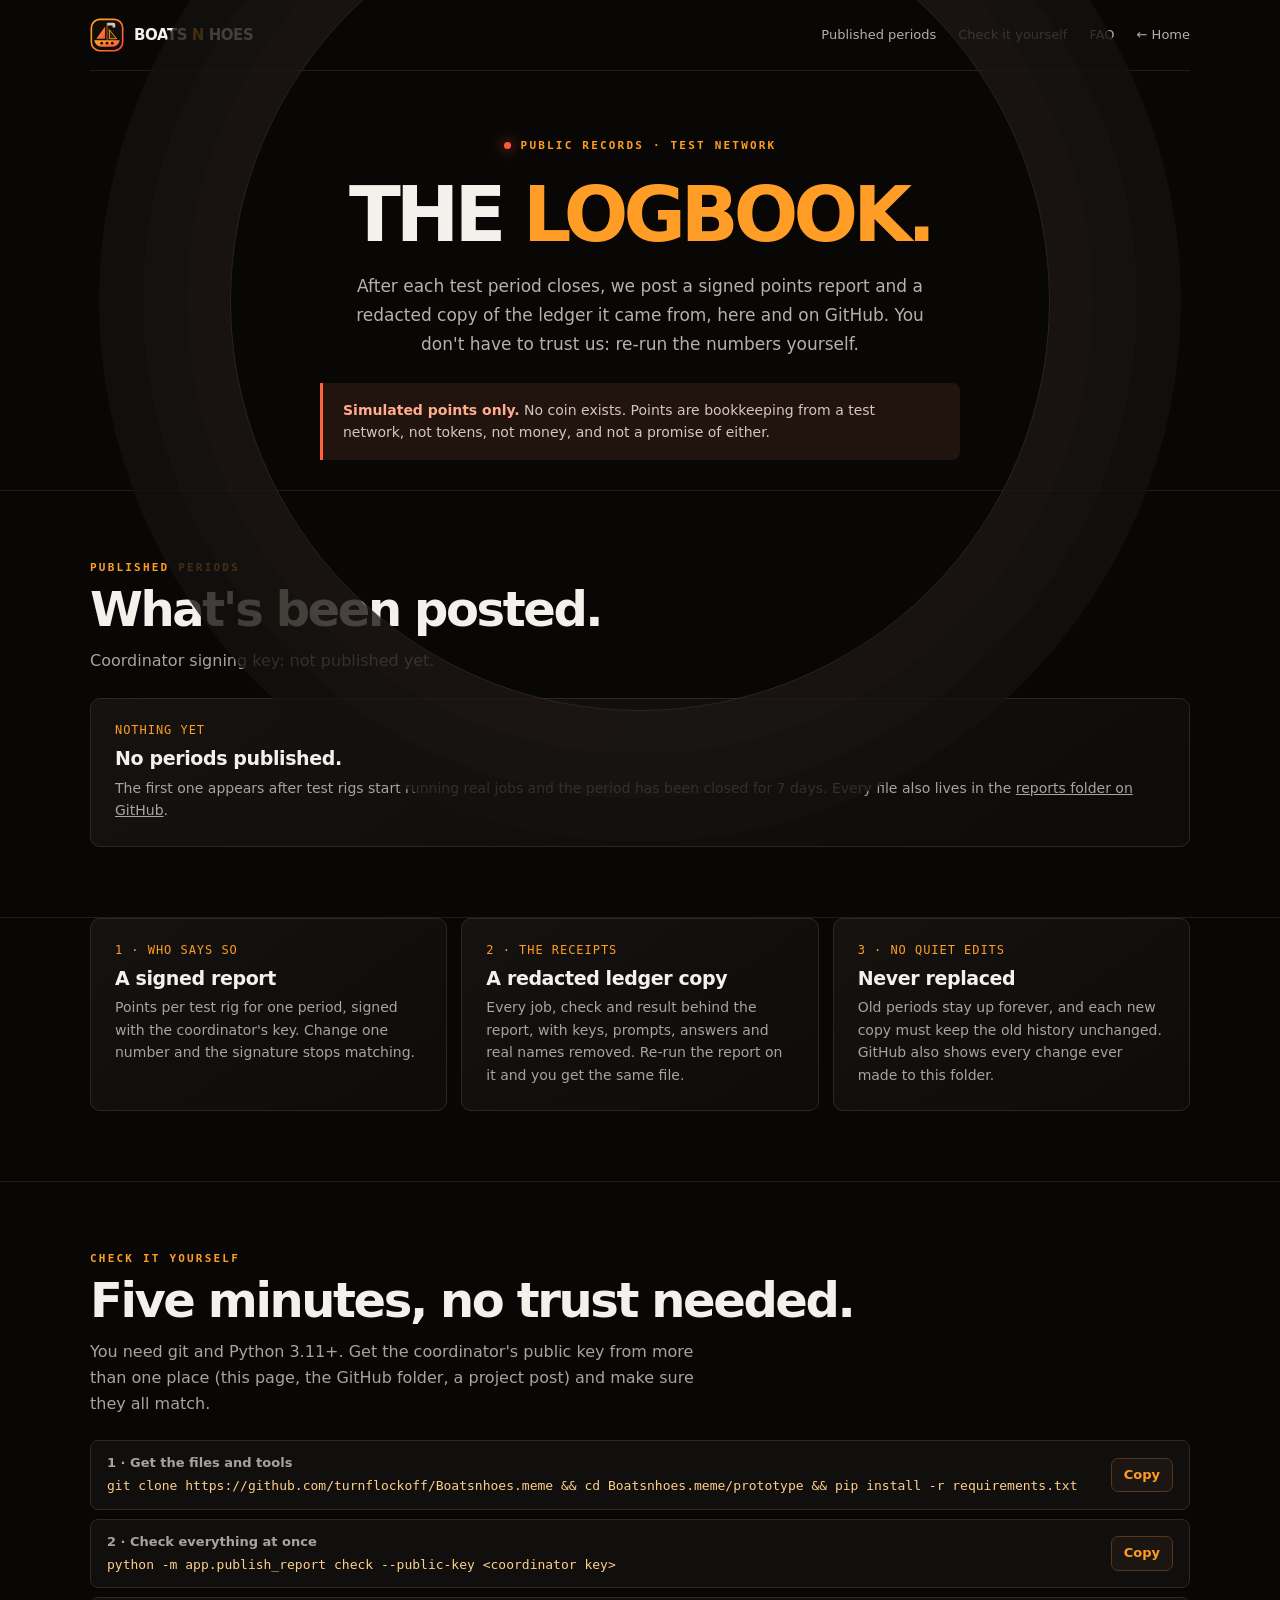
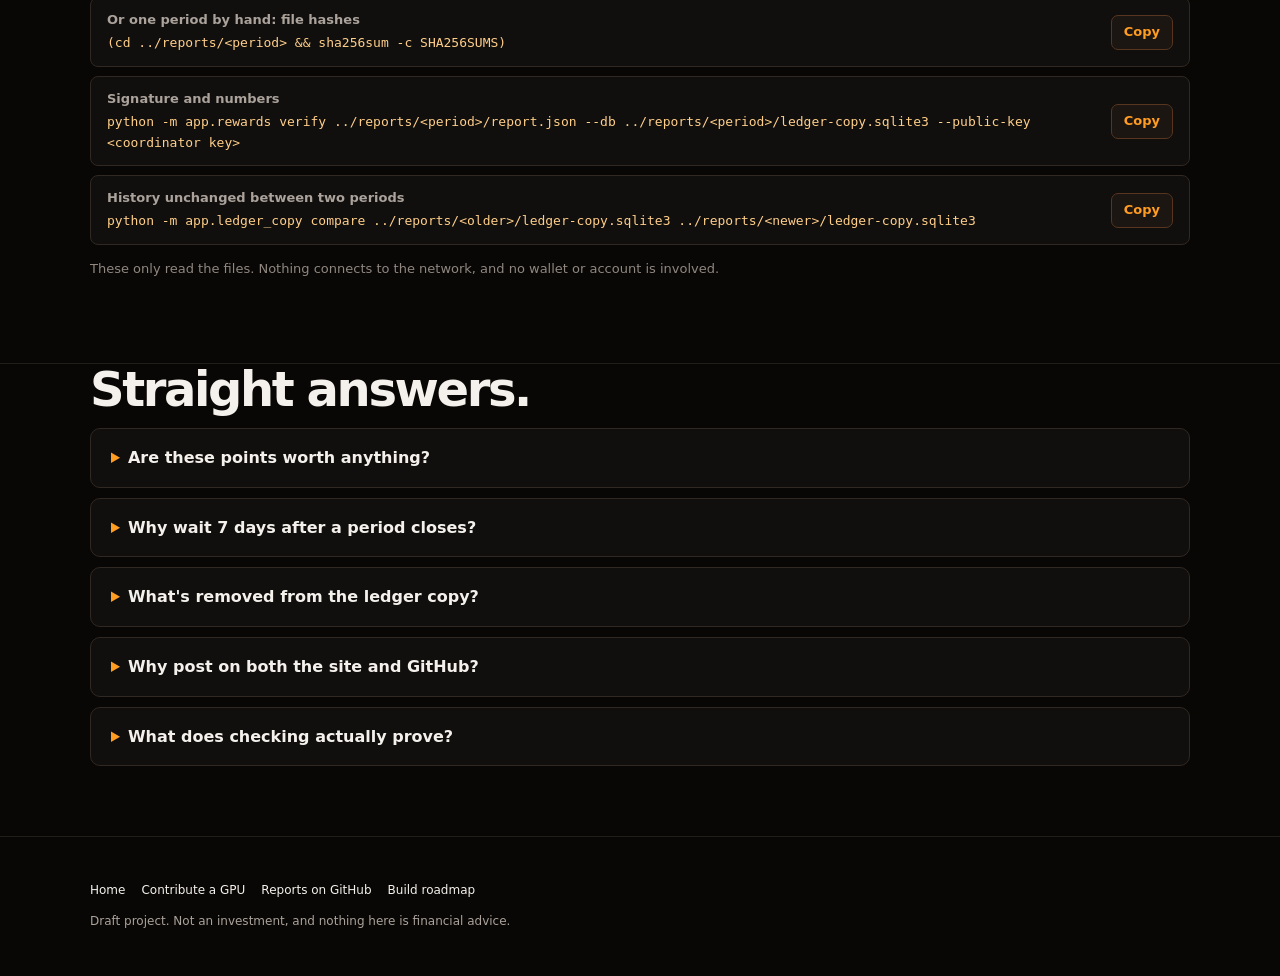
==== reports/index.html @ ae377fde "Public logbook: signed reports and ledger copies on the site and GitHub (reports-v1) Owner decision:" ====
<!DOCTYPE html>
<html lang="en">
<head>
<meta charset="utf-8">
<meta name="viewport" content="width=device-width, initial-scale=1, viewport-fit=cover">
<title>Public Logbook — Boats n Hoes ($BNH)</title>
<meta name="description" content="Signed points reports and redacted ledger copies from the Boats n Hoes test network, posted here and on GitHub so anyone can check the numbers. Simulated points only.">
<meta name="theme-color" content="#090705">
<link rel="icon" type="image/svg+xml" href="/favicon.svg">
<link rel="apple-touch-icon" href="/assets/apple-touch-icon.png">
<link rel="canonical" href="https://boatsnhoes.meme/reports/">
<meta property="og:type" content="website">
<meta property="og:url" content="https://boatsnhoes.meme/reports/">
<meta property="og:title" content="The public logbook — Boats n Hoes">
<meta property="og:description" content="Every closed test period: a signed points report and the redacted ledger it came from. Check the numbers yourself.">
<meta property="og:image" content="https://boatsnhoes.meme/assets/og-home.png">
<meta name="twitter:card" content="summary_large_image">
<meta name="twitter:image" content="https://boatsnhoes.meme/assets/og-home.png">
<link rel="stylesheet" href="/assets/site.css">
</head>
<body>
<a class="skip" href="#main">Skip to content</a>
<header class="nav">
  <a class="brand" href="/" aria-label="Boats n Hoes home"><img src="/assets/mark-orange.svg" alt="" width="34" height="34"><span>BOATS <b>N</b> HOES</span></a>
  <button class="menu" id="menubtn" type="button" aria-expanded="false" aria-controls="navlinks">Menu</button>
  <nav class="links" id="navlinks" aria-label="Main">
    <a href="#periods">Published periods</a><a href="#verify">Check it yourself</a><a href="#faq">FAQ</a><a href="/">← Home</a>
  </nav>
</header>

<main id="main">
<section class="c-hero wrap">
  <span class="badge">Public records · test network</span>
  <h1 style="margin-top:18px">The <span>logbook.</span></h1>
  <p class="tag">After each test period closes, we post a signed points report and a redacted copy of the ledger it came from, here and on GitHub. You don't have to trust us: re-run the numbers yourself.</p>
  <div class="callout" style="max-width:640px;margin:24px auto 0;text-align:left"><b>Simulated points only.</b> No coin exists. Points are bookkeeping from a test network, not tokens, not money, and not a promise of either.</div>
</section>

<section id="periods">
  <div class="wrap">
    <div class="kicker">Published periods</div>
    <h2>What's been posted.</h2>
    <p class="lead" id="keyline">Coordinator signing key: not published yet.</p>
    <div class="ledgerlist" id="periodlist" aria-live="polite" style="margin-top:24px">
      <div class="fact"><span class="tagline">Nothing yet</span><h3>No periods published.</h3><p>The first one appears after test rigs start running real jobs and the period has been closed for 7 days. Every file also lives in the <a href="https://github.com/turnflockoff/Boatsnhoes.meme/tree/main/reports">reports folder on GitHub</a>.</p></div>
    </div>
  </div>
</section>

<section id="how" style="padding-top:0">
  <div class="wrap">
    <div class="facts">
      <div class="fact"><span class="tagline">1 · Who says so</span><h3>A signed report</h3><p>Points per test rig for one period, signed with the coordinator's key. Change one number and the signature stops matching.</p></div>
      <div class="fact"><span class="tagline">2 · The receipts</span><h3>A redacted ledger copy</h3><p>Every job, check and result behind the report, with keys, prompts, answers and real names removed. Re-run the report on it and you get the same file.</p></div>
      <div class="fact"><span class="tagline">3 · No quiet edits</span><h3>Never replaced</h3><p>Old periods stay up forever, and each new copy must keep the old history unchanged. GitHub also shows every change ever made to this folder.</p></div>
    </div>
  </div>
</section>

<section id="verify">
  <div class="wrap">
    <div class="kicker">Check it yourself</div>
    <h2>Five minutes, no trust needed.</h2>
    <p class="lead">You need git and Python 3.11+. Get the coordinator's public key from more than one place (this page, the GitHub folder, a project post) and make sure they all match.</p>
    <div class="cmds" style="margin-top:24px">
      <div class="cmd"><div><b>1 · Get the files and tools</b><code>git clone https://github.com/turnflockoff/Boatsnhoes.meme &amp;&amp; cd Boatsnhoes.meme/prototype &amp;&amp; pip install -r requirements.txt</code></div><button class="copy" type="button">Copy</button></div>
      <div class="cmd"><div><b>2 · Check everything at once</b><code>python -m app.publish_report check --public-key &lt;coordinator key&gt;</code></div><button class="copy" type="button">Copy</button></div>
      <div class="cmd"><div><b>Or one period by hand: file hashes</b><code>(cd ../reports/&lt;period&gt; &amp;&amp; sha256sum -c SHA256SUMS)</code></div><button class="copy" type="button">Copy</button></div>
      <div class="cmd"><div><b>Signature and numbers</b><code>python -m app.rewards verify ../reports/&lt;period&gt;/report.json --db ../reports/&lt;period&gt;/ledger-copy.sqlite3 --public-key &lt;coordinator key&gt;</code></div><button class="copy" type="button">Copy</button></div>
      <div class="cmd"><div><b>History unchanged between two periods</b><code>python -m app.ledger_copy compare ../reports/&lt;older&gt;/ledger-copy.sqlite3 ../reports/&lt;newer&gt;/ledger-copy.sqlite3</code></div><button class="copy" type="button">Copy</button></div>
    </div>
    <p class="fine" style="margin-top:14px">These only read the files. Nothing connects to the network, and no wallet or account is involved.</p>
  </div>
</section>

<section id="faq" style="padding-top:0">
  <div class="wrap">
    <h2>Straight answers.</h2>
    <div class="faq">
      <details><summary>Are these points worth anything?</summary><p>No. They're simulated bookkeeping from a test network that checks whether old GPUs do honest work. There's no coin, no payout, and no promise one will exist.</p></details>
      <details><summary>Why wait 7 days after a period closes?</summary><p>A ledger copy shows which past jobs were hidden test questions. Posting it late means a rig can't use that to learn which of its jobs are tests while they're still fresh. Those test questions are also retired for good.</p></details>
      <details><summary>What's removed from the ledger copy?</summary><p>Worker keys, sign-up codes, every prompt and answer, the expected answers of hidden tests, and real owner names (replaced with owner-1, owner-2 and so on). What stays is what you need to re-check the math: who did which job, when, how it was checked, and the points.</p></details>
      <details><summary>Why post on both the site and GitHub?</summary><p>They're the same files. The site makes them easy to find; GitHub keeps a public history of every change, so a file edited after it was posted would show up there.</p></details>
      <details><summary>What does checking actually prove?</summary><p>That the coordinator issued the report, that its numbers come from the posted ledger, and that later copies didn't rewrite earlier history. It can't prove the coordinator recorded everything honestly in the first place. The project's threat model on GitHub lists what's still open.</p></details>
    </div>
  </div>
</section>
</main>

<footer>
  <div class="wrap">
    <p class="footlinks"><a href="/">Home</a><a href="/contribute">Contribute a GPU</a><a href="https://github.com/turnflockoff/Boatsnhoes.meme/tree/main/reports">Reports on GitHub</a><a href="https://github.com/turnflockoff/Boatsnhoes.meme/blob/main/docs/ROADMAP.md">Build roadmap</a></p>
    <p>Draft project. Not an investment, and nothing here is financial advice.</p>
  </div>
</footer>
<script src="/assets/reports.js" defer></script>
</body>
</html>
---- assets/site.css ----
/* Boats N Hoes — subpage theme. Matches the orange/black homepage (index.html keeps its own inline CSS). */
:root{
  --bg:#090705;--text:#f4f1ed;--muted:#aaa29b;--card:#110f0d;--line:#302822;
  --acid:#ff9c22;--orange:#ff4d32;--ok:#5ee39a;
  --grad:linear-gradient(115deg,#ffb21e,#ff493e);
  --sans:Inter,ui-sans-serif,system-ui,-apple-system,BlinkMacSystemFont,"Segoe UI",sans-serif;
  --mono:ui-monospace,"SF Mono","DejaVu Sans Mono",monospace;
}
*,*::before,*::after{box-sizing:border-box}
html{scroll-behavior:smooth}
body{margin:0;background:var(--bg);color:var(--text);font:16px/1.6 var(--sans);overflow-x:hidden;padding-bottom:env(safe-area-inset-bottom,0)}
.wrap{width:min(1100px,calc(100% - 40px));margin:0 auto}
h1,h2,h3{margin:0;font-weight:850;letter-spacing:-.05em;line-height:1.05}
h2{font-size:clamp(32px,5vw,48px);margin-bottom:14px}
h3{font-size:19px;letter-spacing:-.02em}
a{color:inherit}
:focus-visible{outline:3px solid var(--acid);outline-offset:3px}
img,svg{max-width:100%}
.skip{position:absolute;left:-999px}.skip:focus{left:12px;top:12px;z-index:20;background:var(--acid);color:#160d08;padding:8px 14px;border-radius:8px}

/* nav */
.nav{display:flex;align-items:center;justify-content:space-between;gap:16px;width:min(1100px,calc(100% - 40px));margin:0 auto;padding:18px 0;padding-top:calc(18px + env(safe-area-inset-top,0px));position:relative}
.brand{display:flex;align-items:center;gap:10px;text-decoration:none;font-weight:800;letter-spacing:-.03em;font-size:15px}
.brand img{width:34px;height:34px}
.brand b{color:var(--acid)}
.links{display:flex;gap:22px;align-items:center;font-size:13px}
.links a{text-decoration:none;color:#b6aea7}.links a:hover{color:#fff}
.menu{display:none;font:inherit;font-size:14px;background:#171311;color:#eee;border:1px solid #39302a;border-radius:7px;padding:8px 12px}
@media(max-width:760px){.menu{display:block}.links{display:none;position:absolute;left:0;right:0;top:66px;z-index:10;flex-direction:column;align-items:flex-start;gap:14px;background:var(--bg);border:1px solid var(--line);border-radius:10px;padding:18px 20px}.links.open{display:flex}}

/* buttons */
.btn{display:inline-flex;align-items:center;justify-content:center;gap:8px;font:inherit;font-weight:750;font-size:14px;text-decoration:none;background:var(--grad);color:#160d08;border:0;border-radius:8px;padding:13px 24px;cursor:pointer;box-shadow:0 6px 25px #ff62252b;transition:transform .2s,filter .2s;touch-action:manipulation}
.btn:hover{transform:translateY(-2px);filter:brightness(1.08)}
.btn.ghost{background:#141211;border:1px solid #39302a;color:#eee;box-shadow:none}
.btn.alt{background:var(--grad);color:#160d08}
.btn[disabled]{opacity:.6;cursor:progress}
.actions{display:flex;flex-wrap:wrap;justify-content:center;gap:12px;margin-top:26px}

/* hero */
.c-hero{position:relative;isolation:isolate;text-align:center;padding:60px 0 30px;overflow-x:clip}
.c-hero::before{content:"";position:absolute;z-index:-1;width:min(820px,140vw);aspect-ratio:1;border:1px solid #342b25;border-radius:50%;top:-180px;left:50%;transform:translateX(-50%);box-shadow:0 0 0 43px #1c1714,0 0 0 87px #181411,0 0 0 131px #14110f;pointer-events:none;opacity:.8}
.c-hero h1{font-size:clamp(44px,8vw,76px);letter-spacing:-.065em;text-transform:uppercase}
.c-hero h1 span{color:#ff9d26}
.badge{display:inline-flex;align-items:center;gap:10px;color:var(--acid);font:750 11px/1.4 var(--mono);letter-spacing:.2em;text-transform:uppercase}
.badge::before{content:"";width:7px;height:7px;border-radius:50%;background:#ff593a;box-shadow:0 0 14px #ff593a}
.tag{max-width:600px;margin:18px auto 0;color:#b8b0a9;font-size:17px;line-height:1.7}
.callout{border-left:3px solid #ff633a;background:#21140f;color:#d6c5bb;padding:16px 20px;margin-top:22px;font-size:14px;border-radius:0 8px 8px 0}
.callout b{color:#ffad8e}

section{padding:70px 0;border-top:1px solid #211d19}
.kicker{color:var(--acid);font:800 11px var(--mono);letter-spacing:.2em;text-transform:uppercase;margin-bottom:10px}
.lead{max-width:62ch;color:var(--muted);margin:0}

/* cards */
.facts{display:grid;gap:14px;grid-template-columns:repeat(auto-fit,minmax(240px,1fr))}
.fact{background:linear-gradient(145deg,#151210,#0d0c0b);border:1px solid #2d2722;border-radius:10px;padding:24px}
.fact h3{margin-bottom:8px}
.fact p{margin:0;color:var(--muted);font-size:14px}
.fact .tagline{display:block;font:12px var(--mono);color:var(--acid);margin-bottom:12px;letter-spacing:.08em;text-transform:uppercase}

/* faq */
.faq{display:grid;gap:10px}
.faq details{background:var(--card);border:1px solid var(--line);border-radius:10px;padding:2px 20px}
.faq summary{cursor:pointer;font-weight:700;padding:14px 0}
.faq summary::marker{color:var(--acid)}
.faq p{margin:0 0 16px;color:var(--muted)}

/* contributor tools */
.checker{background:linear-gradient(145deg,#21150d,#100d0b);border:1px solid #57351e;border-radius:12px;padding:26px}
.verdict{display:flex;flex-direction:column;gap:4px;border:1px solid var(--line);border-left-width:4px;border-radius:8px;padding:14px 18px;margin:20px 0 14px;background:#0d0b09}
.verdict strong{font-size:20px;letter-spacing:-.02em}
.verdict span{color:var(--muted);font-size:14px}
.verdict.yes{border-left-color:var(--ok)}.verdict.yes strong{color:var(--ok)}
.verdict.warn{border-left-color:var(--acid)}.verdict.warn strong{color:var(--acid)}
.verdict.no{border-left-color:var(--orange)}.verdict.no strong{color:#ff8a70}
.report dl{display:grid;grid-template-columns:max-content 1fr;gap:6px 18px;margin:0;font-size:14px}
.report dt{color:var(--muted)}.report dd{margin:0;overflow-wrap:anywhere}
.report-actions{display:flex;flex-wrap:wrap;gap:12px;margin-top:18px}
@media(max-width:520px){.report dl{grid-template-columns:1fr}.report dd{margin-bottom:8px}}
.cmds{display:grid;gap:9px}
.cmd{display:flex;align-items:center;justify-content:space-between;gap:14px;background:#110f0d;border:1px solid var(--line);border-radius:8px;padding:12px 16px}
.cmd>div{min-width:0}
.cmd b{display:block;font-size:13px;color:var(--muted);font-weight:600}
code{font-family:var(--mono);font-size:13px;overflow-wrap:anywhere;color:#ffcf8a}
.cmd code{display:block;margin-top:2px}
.copy{flex:none;font:inherit;font-weight:700;font-size:13px;background:#1b1612;color:var(--acid);border:1px solid #57351e;border-radius:7px;padding:6px 12px;cursor:pointer}
.copy:hover{background:#2a1d12}
.fine{font-size:13px;color:#8f8780}

/* sign-up */
.join{display:grid;grid-template-columns:1fr 1.1fr;gap:34px;align-items:start}
@media(max-width:820px){.join{grid-template-columns:1fr}}
.ticks{padding-left:0;list-style:none;margin:18px 0 0}
.ticks li{padding-left:26px;position:relative;margin:8px 0;color:#d6cfc8}
.ticks li::before{content:"";position:absolute;left:0;top:.55em;width:10px;height:10px;border-radius:2px;background:var(--grad)}
.form{display:grid;gap:14px;background:linear-gradient(145deg,#151210,#0d0c0b);border:1px solid #2d2722;border-radius:12px;padding:24px}
.form label{display:grid;gap:6px;font-weight:650;font-size:14px}
.form input,.form select,.form textarea{font:inherit;font-size:16px;color:var(--text);background:#0b0908;border:1px solid #3d332c;border-radius:8px;padding:10px 12px;width:100%}
.form input:focus,.form select:focus,.form textarea:focus{border-color:var(--acid);outline:none;box-shadow:0 0 0 3px #ff9c2233}
.form .row2{display:grid;grid-template-columns:1fr 1fr;gap:14px}
@media(max-width:520px){.form .row2{grid-template-columns:1fr}}
.form .consent{display:flex;gap:10px;align-items:flex-start;font-weight:500;color:#d6cfc8}
.form .consent input{width:20px;height:20px;flex:none;margin-top:2px;accent-color:var(--acid)}
.hide{position:absolute;left:-9999px}

/* public logbook (/reports/) */
.ledgerlist{display:grid;gap:12px}
.period{background:linear-gradient(145deg,#151210,#0d0c0b);border:1px solid #2d2722;border-radius:10px;padding:20px 22px}
.period .tagline{display:block;font:12px var(--mono);color:var(--acid);letter-spacing:.08em;text-transform:uppercase;margin-bottom:8px}
.period h3{margin-bottom:6px;overflow-wrap:anywhere}
.period .stats{display:flex;flex-wrap:wrap;gap:6px 22px;margin:10px 0 0;padding:0;list-style:none;color:var(--muted);font-size:14px}
.period .stats b{color:var(--text)}
.period .files{display:flex;flex-wrap:wrap;gap:10px;margin-top:14px}
.period .ok{color:var(--ok)}
.period .hash{display:block;margin-top:10px;font:12px var(--mono);color:#8f8780;overflow-wrap:anywhere}

footer{padding:32px 0;color:var(--muted);font-size:12px;border-top:1px solid #211d19}
footer p{max-width:70ch}
.footlinks{display:flex;flex-wrap:wrap;gap:16px}
.footlinks a{color:var(--text);text-decoration:none}
@media (prefers-reduced-motion:reduce){html{scroll-behavior:auto}.btn{transition:none}}
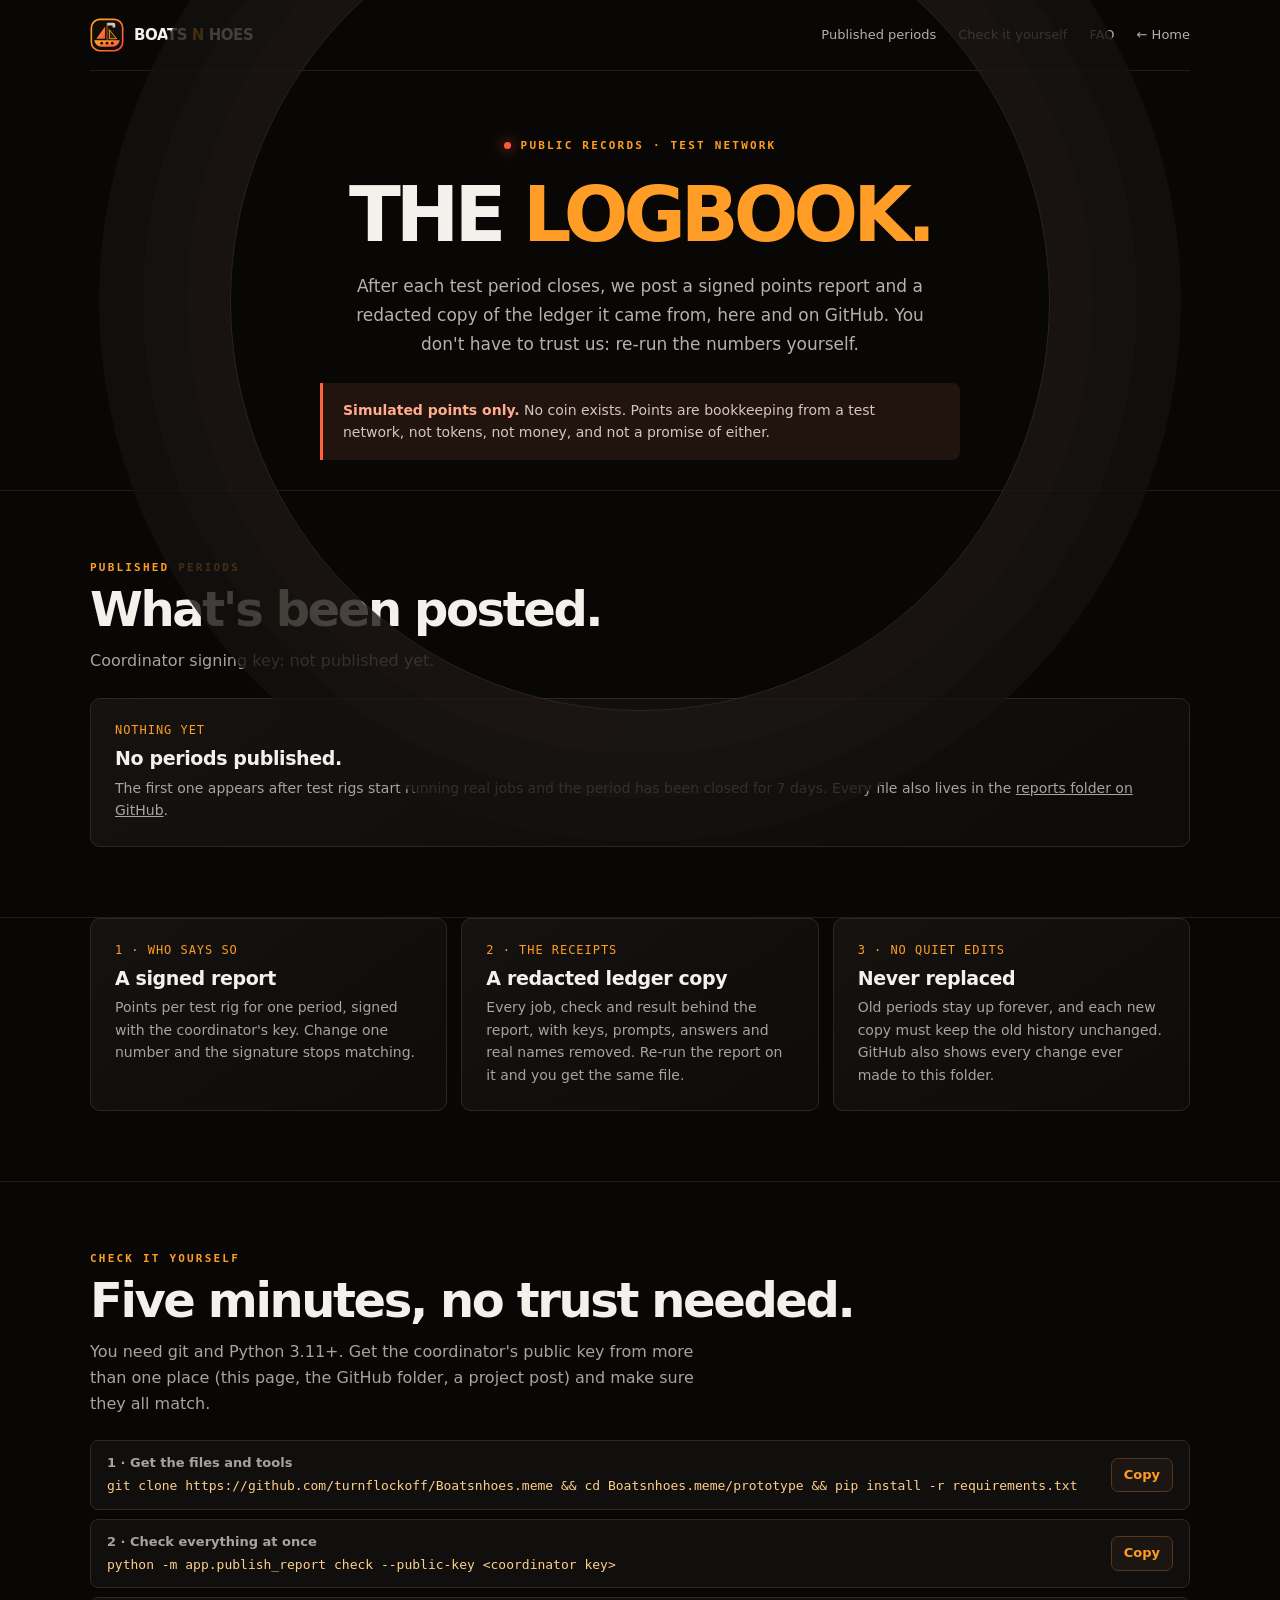
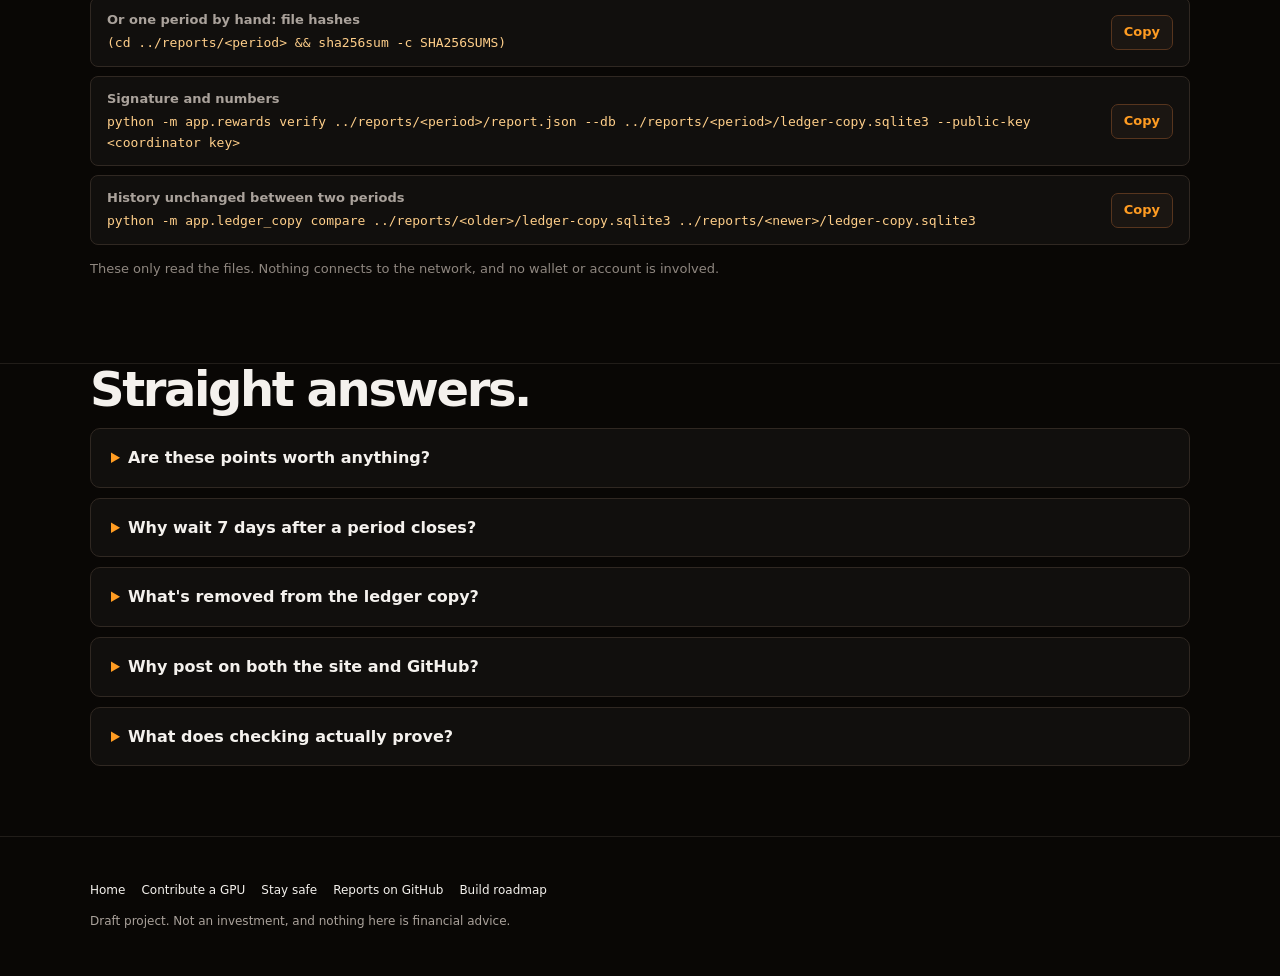
==== commit bb7fe2ec: "Site: Stay Safe page (/stay-safe) and a no-hype guard for every subpage New stay-safe.html (no coin/" ====
--- a/reports/index.html
+++ b/reports/index.html
@@ -89,7 +89,7 @@
 
 <footer>
   <div class="wrap">
-    <p class="footlinks"><a href="/">Home</a><a href="/contribute">Contribute a GPU</a><a href="https://github.com/turnflockoff/Boatsnhoes.meme/tree/main/reports">Reports on GitHub</a><a href="https://github.com/turnflockoff/Boatsnhoes.meme/blob/main/docs/ROADMAP.md">Build roadmap</a></p>
+    <p class="footlinks"><a href="/">Home</a><a href="/contribute">Contribute a GPU</a><a href="/stay-safe">Stay safe</a><a href="https://github.com/turnflockoff/Boatsnhoes.meme/tree/main/reports">Reports on GitHub</a><a href="https://github.com/turnflockoff/Boatsnhoes.meme/blob/main/docs/ROADMAP.md">Build roadmap</a></p>
     <p>Draft project. Not an investment, and nothing here is financial advice.</p>
   </div>
 </footer>
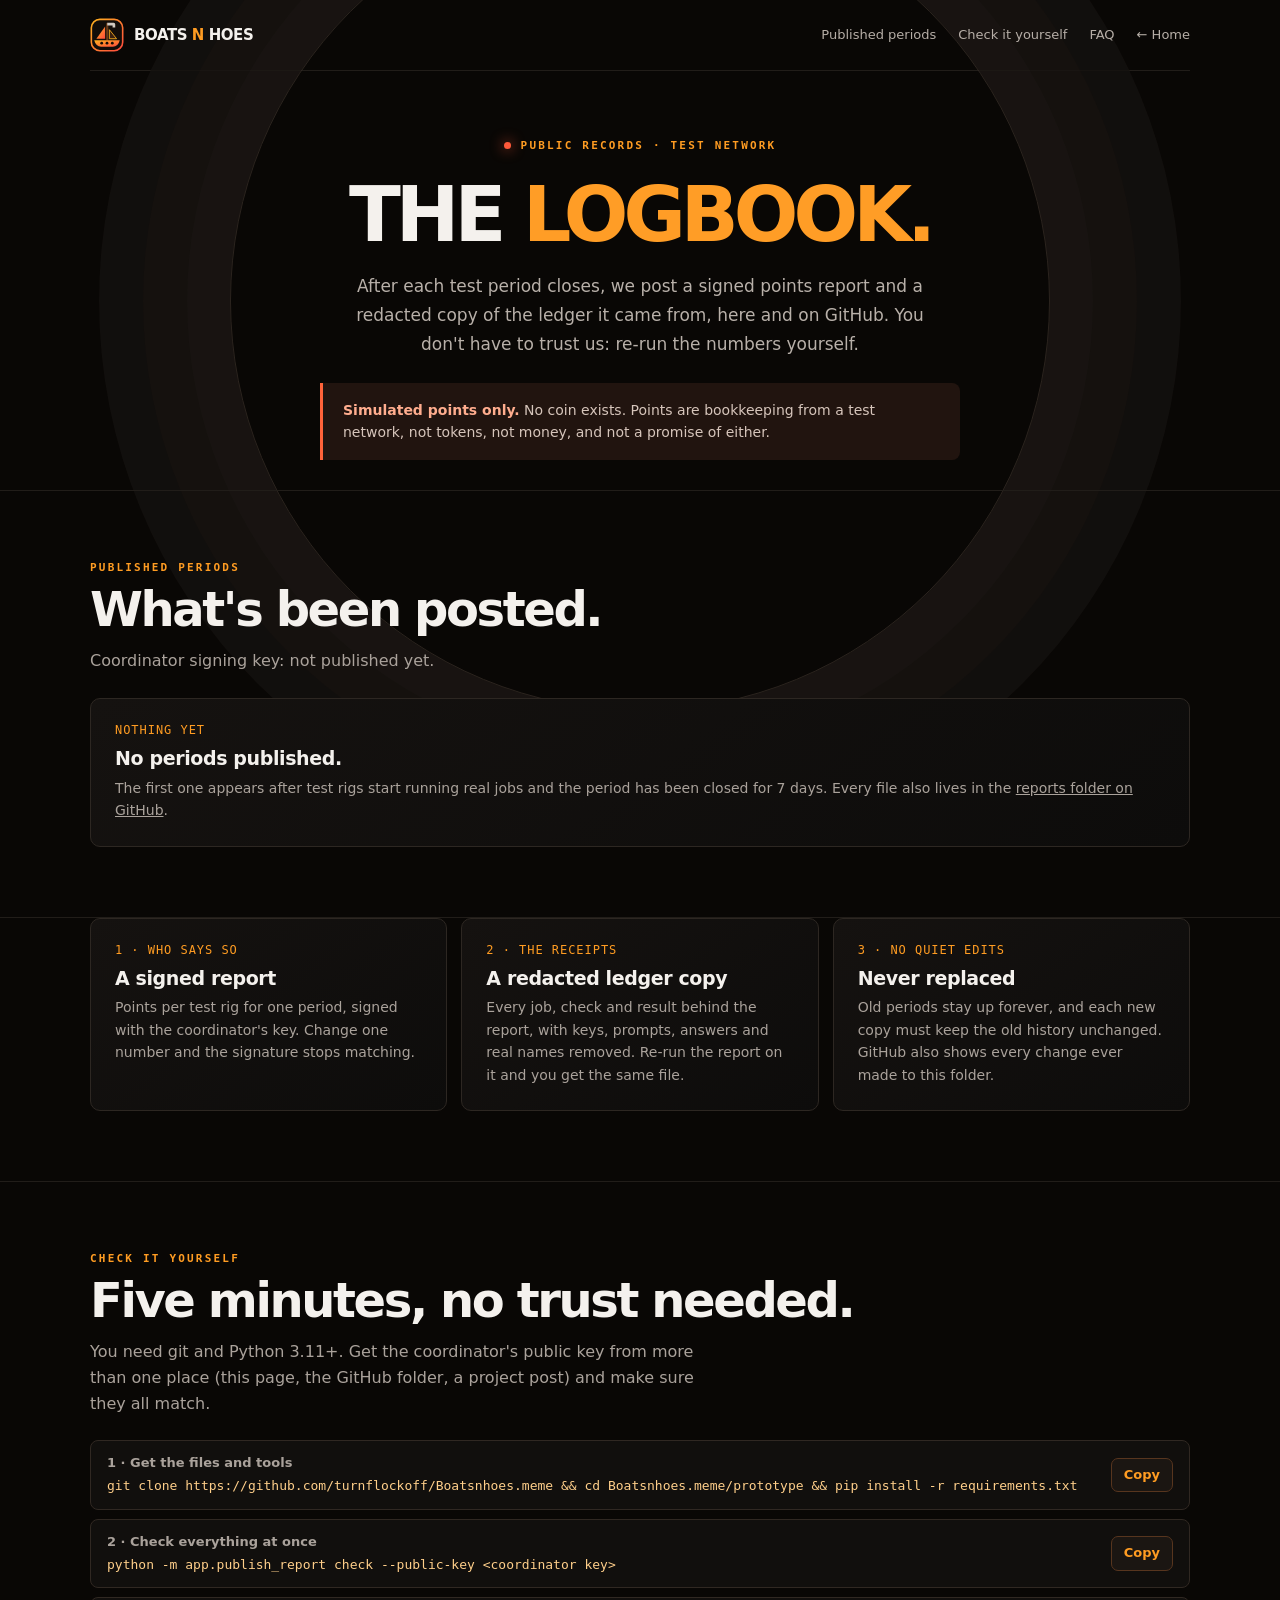
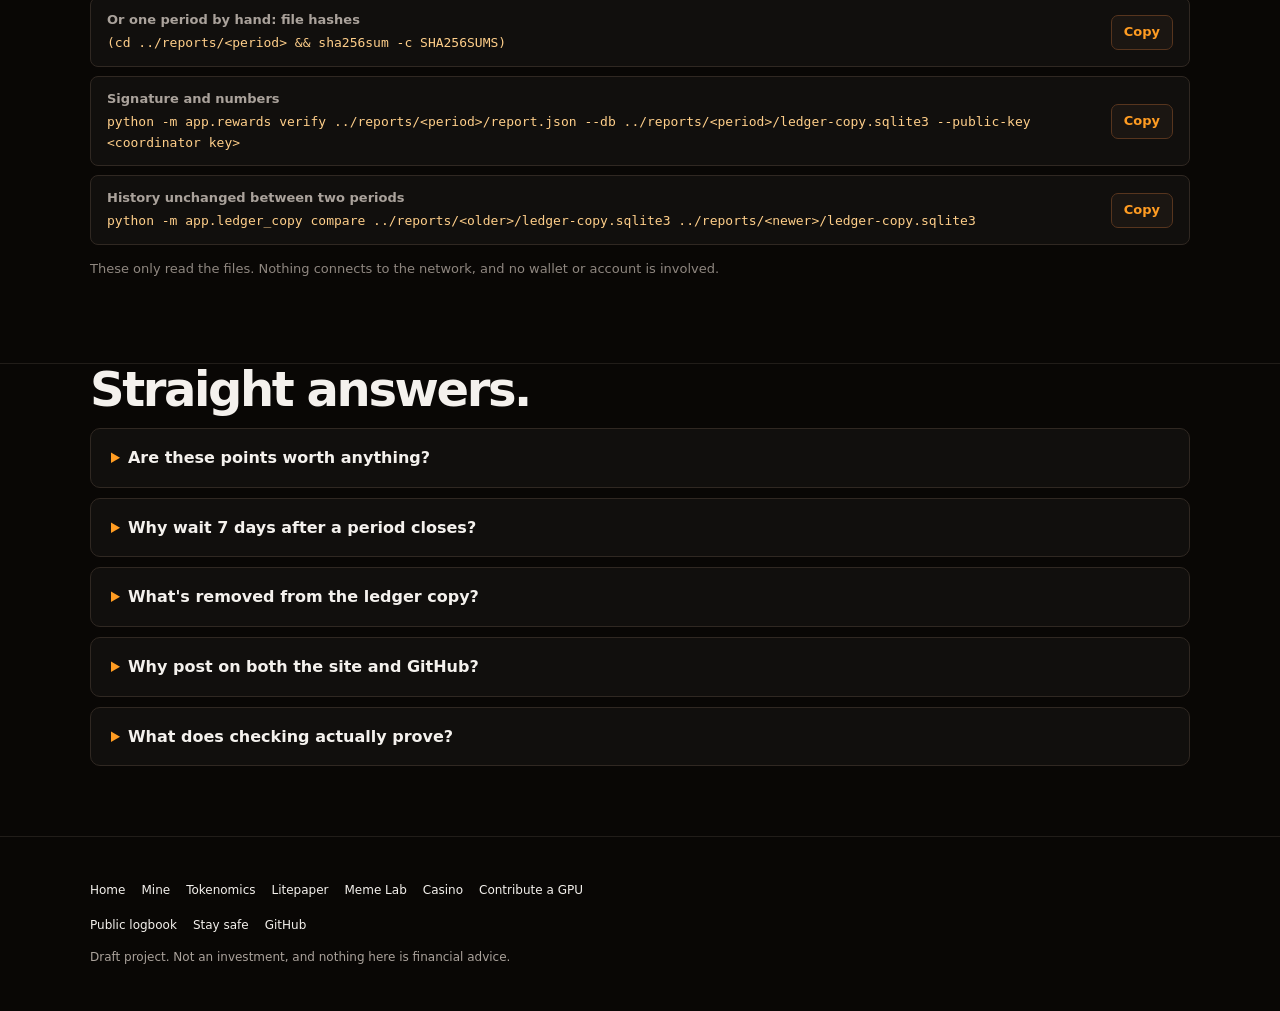
==== commit 7c32180f: "Site: page checks pass, footers link the new pages, hero-ring overlap fixed; docs 0.5.74 Co-Authored" ====
--- a/reports/index.html
+++ b/reports/index.html
@@ -89,7 +89,7 @@
 
 <footer>
   <div class="wrap">
-    <p class="footlinks"><a href="/">Home</a><a href="/contribute">Contribute a GPU</a><a href="/stay-safe">Stay safe</a><a href="https://github.com/turnflockoff/Boatsnhoes.meme/tree/main/reports">Reports on GitHub</a><a href="https://github.com/turnflockoff/Boatsnhoes.meme/blob/main/docs/ROADMAP.md">Build roadmap</a></p>
+    <p class="footlinks"><a href="/">Home</a><a href="/mine">Mine</a><a href="/tokenomics">Tokenomics</a><a href="/litepaper">Litepaper</a><a href="/meme-lab">Meme Lab</a><a href="/casino">Casino</a><a href="/contribute">Contribute a GPU</a><a href="/reports/">Public logbook</a><a href="/stay-safe">Stay safe</a><a href="https://github.com/turnflockoff/Boatsnhoes.meme">GitHub</a></p>
     <p>Draft project. Not an investment, and nothing here is financial advice.</p>
   </div>
 </footer>
--- a/assets/site.css
+++ b/assets/site.css
@@ -119,3 +119,67 @@
 .footlinks{display:flex;flex-wrap:wrap;gap:16px}
 .footlinks a{color:var(--text);text-decoration:none}
 @media (prefers-reduced-motion:reduce){html{scroll-behavior:auto}.btn{transition:none}}
+
+/* status labels, tables, charts (mine, tokenomics, litepaper, casino, meme lab) */
+.pill{display:inline-block;border:1px solid #78451f;color:#ffad45;border-radius:100px;padding:3px 10px;font:700 11px/1.5 var(--mono);letter-spacing:.08em;text-transform:uppercase;white-space:nowrap}
+.pill.open{border-color:#4a4038;color:#cfc6be}
+.pill.done{border-color:#2f6b4b;color:var(--ok)}
+.pill.no{border-color:#7a2d22;color:#ff8a70}
+.tablewrap{overflow-x:auto;margin-top:22px;border:1px solid var(--line);border-radius:10px;background:var(--card)}
+table.data{width:100%;border-collapse:collapse;font-size:14px;min-width:520px}
+table.data caption{text-align:left;padding:14px 16px 0;color:var(--muted);font-size:13px}
+table.data th,table.data td{padding:11px 16px;text-align:left;border-bottom:1px solid #241f1b;vertical-align:top}
+table.data th{color:var(--acid);font:700 12px var(--mono);letter-spacing:.06em;text-transform:uppercase}
+table.data tr:last-child td{border-bottom:0}
+table.data td.num{font-family:var(--mono);white-space:nowrap}
+.chart{margin-top:22px;background:var(--card);border:1px solid var(--line);border-radius:10px;padding:18px}
+.chart svg{display:block;width:100%;height:auto}
+.chart figcaption{color:var(--muted);font-size:13px;margin-top:10px}
+.steps{counter-reset:s;list-style:none;padding:0;margin:22px 0 0;display:grid;gap:12px}
+.steps li{counter-increment:s;position:relative;padding:18px 20px 18px 64px;background:var(--card);border:1px solid var(--line);border-radius:10px;color:var(--muted);font-size:14px}
+.steps li::before{content:counter(s,decimal-leading-zero);position:absolute;left:20px;top:17px;font:800 15px var(--mono);color:var(--acid)}
+.steps li b{display:block;color:var(--text);font-size:16px;margin-bottom:4px}
+.split{display:grid;grid-template-columns:1fr 1fr;gap:14px;margin-top:22px}
+@media(max-width:760px){.split{grid-template-columns:1fr}}
+
+/* long-form pages (litepaper) */
+.doc{display:grid;grid-template-columns:220px minmax(0,1fr);gap:48px;align-items:start}
+@media(max-width:900px){.doc{grid-template-columns:minmax(0,1fr);gap:20px}}
+.toc{position:sticky;top:20px;font-size:13px;border:1px solid var(--line);border-radius:10px;padding:16px 18px;background:var(--card)}
+@media(max-width:900px){.toc{position:static}}
+.toc b{display:block;color:var(--acid);font:800 11px var(--mono);letter-spacing:.2em;text-transform:uppercase;margin-bottom:8px}
+.toc ol{margin:0;padding-left:20px;display:grid;gap:5px}
+.toc a{color:#cfc6be;text-decoration:none}.toc a:hover{color:#fff}
+.prose{max-width:72ch}
+.prose h2{font-size:clamp(26px,4vw,36px);margin:56px 0 14px;scroll-margin-top:16px}
+.prose h2:first-child{margin-top:0}
+.prose h3{margin:28px 0 8px;font-size:19px}
+.prose p,.prose li{color:#cdc5be}
+.prose ul,.prose ol{padding-left:22px}
+.prose li{margin:6px 0}
+.prose pre{background:#0d0b09;border:1px solid var(--line);border-radius:8px;padding:14px 16px;overflow-x:auto;font:13px/1.55 var(--mono);color:#ffcf8a}
+.prose pre code{overflow-wrap:normal}
+.prose blockquote{margin:18px 0;border-left:3px solid #ff633a;background:#21140f;padding:12px 18px;border-radius:0 8px 8px 0;color:#d6c5bb}
+
+/* meme lab */
+.lab{display:grid;grid-template-columns:minmax(0,1.2fr) minmax(0,1fr);gap:26px;align-items:start;margin-top:24px}
+@media(max-width:860px){.lab{grid-template-columns:1fr}}
+.stage{background:#0d0b09;border:1px solid var(--line);border-radius:12px;padding:12px}
+.stage canvas{display:block;width:100%;height:auto;border-radius:8px;background:#000}
+.templates{display:flex;flex-wrap:wrap;gap:8px}
+.templates button{font:inherit;font-size:13px;font-weight:650;background:#141211;color:#e8e1da;border:1px solid #39302a;border-radius:7px;padding:8px 12px;cursor:pointer}
+.templates button[aria-pressed="true"]{border-color:var(--acid);color:var(--acid);background:#21150d}
+.kit{display:grid;gap:14px;grid-template-columns:repeat(auto-fit,minmax(200px,1fr));margin-top:22px}
+.asset{background:linear-gradient(145deg,#151210,#0d0c0b);border:1px solid #2d2722;border-radius:10px;padding:16px;display:flex;flex-direction:column;gap:10px}
+.asset .thumb{display:grid;place-items:center;aspect-ratio:16/10;background:#0b0908;border-radius:8px;overflow:hidden}
+.asset .thumb img{max-height:100%;object-fit:contain}
+.asset h3{font-size:16px}
+.asset p{margin:0;color:var(--muted);font-size:13px}
+.asset .files{display:flex;flex-wrap:wrap;gap:8px;margin-top:auto}
+.asset .files a{font-size:13px;font-weight:700;color:var(--acid);text-decoration:none;border:1px solid #57351e;border-radius:7px;padding:5px 10px}
+.empty{border:1px dashed #3d332c;border-radius:10px;padding:30px;text-align:center;color:var(--muted);margin-top:22px}
+.form [hidden],[hidden]{display:none !important}
+/* the hero rings sit behind everything after them (they were painted over the header and the next section) */
+section,footer{position:relative;z-index:1}
+.nav{z-index:2}
+.form input[type=range]{accent-color:var(--acid);padding:0;border:0;background:none}
